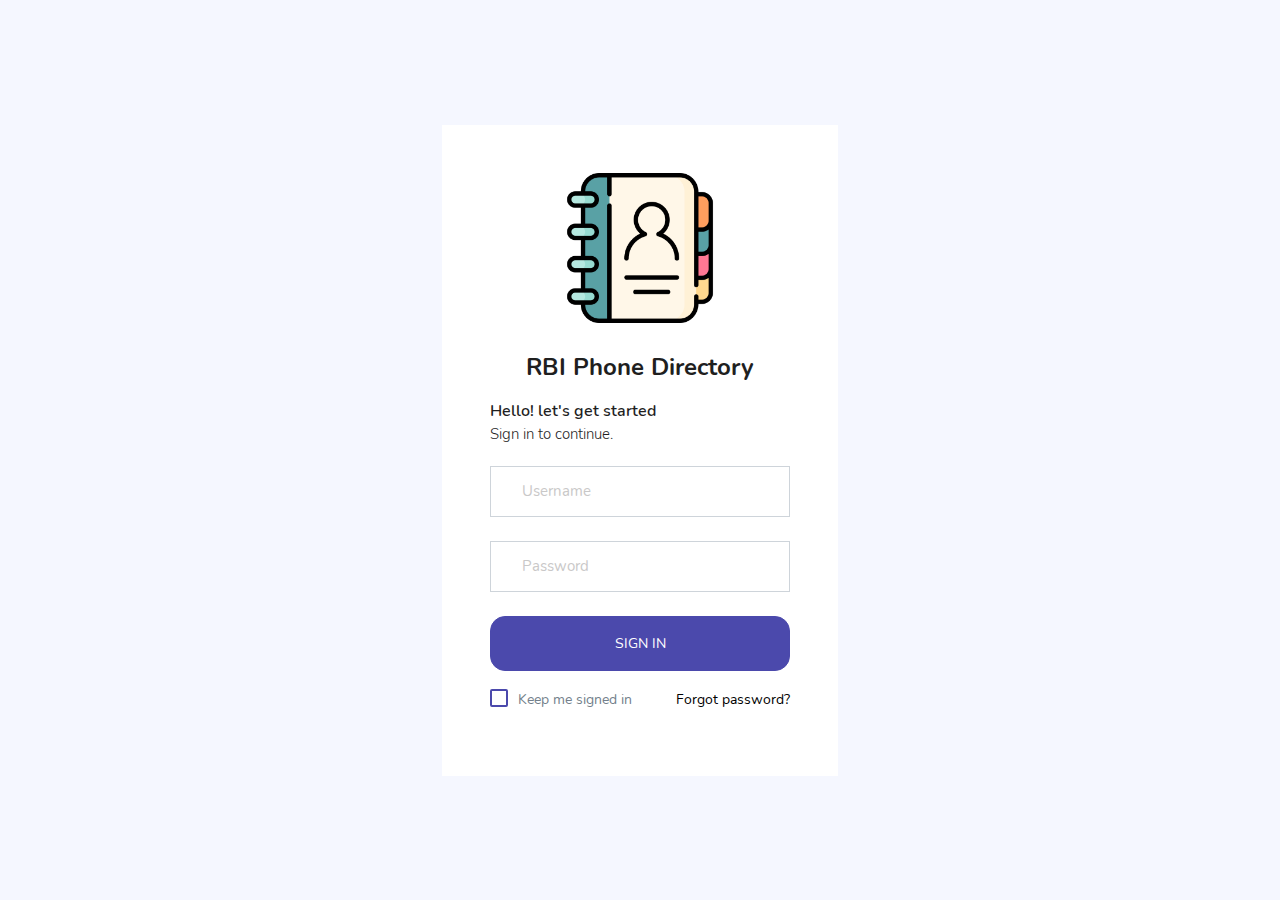
==== Index.html @ ff12ca4a "first commit" ====
<!DOCTYPE html>
<html lang="en">

<head>
  <!-- Required meta tags -->
  <meta charset="utf-8">
  <meta name="viewport" content="width=device-width, initial-scale=1, shrink-to-fit=no">
  <title>RBI Directory of Important Person-Login</title>
  <link rel="icon" type="image/x-icon" href="images/contacts.png" />
  <!-- plugins:css -->
  <link rel="stylesheet" href="vendors/feather/feather.css">
  <link rel="stylesheet" href="vendors/ti-icons/css/themify-icons.css">
  <link rel="stylesheet" href="vendors/css/vendor.bundle.base.css">
  <!-- endinject -->
  <!-- Plugin css for this page -->
  <!-- End plugin css for this page -->
  <!-- inject:css -->
  <link rel="stylesheet" href="css/vertical-layout-light/style.css">
  <!-- endinject -->
  
</head>

<body>
  <div class="container-scroller">
    <div class="container-fluid page-body-wrapper full-page-wrapper">
      <div class="content-wrapper d-flex align-items-center auth px-0">
        <div class="row w-100 mx-0">
          <div class="col-lg-4 mx-auto">
            <div class="auth-form-light text-left py-5 px-4 px-sm-5">
              <div class="brand-logo text-center justify-content-center">
                <img src="images/contacts.png" alt="logo">
              </div>
              <h3 class="text-center justify-content-center mb-4 font-weight-bolder">RBI Phone Directory</h3>
              <h5>Hello! let's get started</h5>
              <h6 class="font-weight-light">Sign in to continue.</h6>
              <form class="pt-3">
                <div class="form-group">
                  <input type="email" class="form-control form-control-lg" id="txtEmailId" placeholder="Username">
                </div>
                <div class="form-group">
                  <input type="password" class="form-control form-control-lg" id="txtPassword" placeholder="Password">
                </div>
                <div class="mt-3">
                  <a class="btn btn-block btn-primary btn-lg font-weight-medium auth-form-btn" href="#" onclick="AuthUser();">SIGN IN</a>
                </div>
                <div class="my-2 d-flex justify-content-between align-items-center">
                  <div class="form-check">
                    <label class="form-check-label text-muted">
                      <input type="checkbox" class="form-check-input">
                      Keep me signed in
                    </label>
                  </div>
                  <a href="#" class="auth-link text-black">Forgot password?</a>
                </div>
              </form>
            </div>
          </div>
        </div>
      </div>
      <!-- content-wrapper ends -->
    </div>

    <div class="modal fade" id="exampleModal" tabindex="-1" aria-labelledby="exampleModalLabel"
                        aria-hidden="true">
                        <div class="modal-dialog">
                            <div class="modal-content">
                                <div class="modal-header justify-content-center text-danger">
                                    <h5 class="modal-title" id="exampleModalLabel">
                                        <i class="mdi mdi-alert-circle"></i>Alert
                                    </h5>
                                    <!-- <button type="button" class="btn-close" data-bs-dismiss="modal" aria-label="Close"></button> -->
                                </div>
                                <div class="modal-body justify-content-center text-center text-body">
                                  Password invalid!!
                                </div>
                                <div class="justify-content-center modal-footer text-center">
                                    <button type="button" class="btn btn-sm btn-primary" data-dismiss="modal"  data-bs-dismiss="modal">
                                        Close
                                    </button>
                                </div>
                            </div>
                        </div>
                    </div>
    <!-- page-body-wrapper ends -->
  </div>
  <!-- container-scroller -->
  <!-- plugins:js -->
  <script src="vendors/js/vendor.bundle.base.js"></script>
  <!-- endinject -->
  <!-- Plugin js for this page -->
  <!-- End plugin js for this page -->
  <!-- inject:js -->
  <script src="js/off-canvas.js"></script>
  <script src="js/hoverable-collapse.js"></script>
  <script src="js/template.js"></script>
  <script src="js/settings.js"></script>
  <script src="js/todolist.js"></script>
  <!-- endinject -->

  <script>
    function AuthUser() {
        debugger;
        var email = document.getElementById("txtEmailId").value;
        var password = document.getElementById("txtPassword").value;
       
        if (email == 'hrmd.admin@rbi.org.in' && password == 'hrmd@123') {
            location.replace("Department.html");
        } else if(email == 'hrmd.admin@rbi.org.in' && password != 'hrmd@123') {
            $("#exampleModal").modal("show");

        }

    }
</script>
</body>

</html>
---- vendors/feather/feather.css ----
@charset "UTF-8";
 
@font-face {
  font-family: "feather";
  src:url("fonts/feather-webfont.eot");
  src:url("fonts/feather-webfont.eot?#iefix") format("embedded-opentype"),
    url("fonts/feather-webfont.woff") format("woff"),
    url("fonts/feather-webfont.ttf") format("truetype"),
    url("fonts/feather-webfont.svg#feather") format("svg");
  font-weight: normal;
  font-style: normal;
}

/* Character Mapping Method */
 
[data-icon]:before {
  display: inline-block;
  font-family: "feather";
  content: attr(data-icon);
  font-style: normal;
  font-weight: normal;
  font-variant: normal;
  text-transform: none;
  speak: none;
  line-height: 1;
  -webkit-font-smoothing: antialiased;
  -moz-osx-font-smoothing: grayscale;
}

/* CSS Class Mapping Method */
 
[class^="icon-"],
[class*=" icon-"] {
  display: inline-block;
  font-family: "feather";
  font-style: normal;
  font-weight: normal;
  font-variant: normal;
  text-transform: none;
  speak: none;
  line-height: 1;
  -webkit-font-smoothing: antialiased;
  -moz-osx-font-smoothing: grayscale;
}

.icon-eye:before {
  content: "\e000";
}

.icon-paper-clip:before {
  content: "\e001";
}

.icon-mail:before {
  content: "\e002";
}

.icon-mail:before {
  content: "\e002";
}

.icon-toggle:before {
  content: "\e003";
}

.icon-layout:before {
  content: "\e004";
}

.icon-link:before {
  content: "\e005";
}

.icon-bell:before {
  content: "\e006";
}

.icon-lock:before {
  content: "\e007";
}

.icon-unlock:before {
  content: "\e008";
}

.icon-ribbon:before {
  content: "\e009";
}

.icon-image:before {
  content: "\e010";
}

.icon-signal:before {
  content: "\e011";
}

.icon-target:before {
  content: "\e012";
}

.icon-clipboard:before {
  content: "\e013";
}

.icon-clock:before {
  content: "\e014";
}

.icon-clock:before {
  content: "\e014";
}

.icon-watch:before {
  content: "\e015";
}

.icon-air-play:before {
  content: "\e016";
}

.icon-camera:before {
  content: "\e017";
}

.icon-video:before {
  content: "\e018";
}

.icon-disc:before {
  content: "\e019";
}

.icon-printer:before {
  content: "\e020";
}

.icon-monitor:before {
  content: "\e021";
}

.icon-server:before {
  content: "\e022";
}

.icon-cog:before {
  content: "\e023";
}

.icon-heart:before {
  content: "\e024";
}

.icon-paragraph:before {
  content: "\e025";
}

.icon-align-justify:before {
  content: "\e026";
}

.icon-align-left:before {
  content: "\e027";
}

.icon-align-center:before {
  content: "\e028";
}

.icon-align-right:before {
  content: "\e029";
}

.icon-book:before {
  content: "\e030";
}

.icon-layers:before {
  content: "\e031";
}

.icon-stack:before {
  content: "\e032";
}

.icon-stack-2:before {
  content: "\e033";
}

.icon-paper:before {
  content: "\e034";
}

.icon-paper-stack:before {
  content: "\e035";
}

.icon-search:before {
  content: "\e036";
}

.icon-zoom-in:before {
  content: "\e037";
}

.icon-zoom-out:before {
  content: "\e038";
}

.icon-reply:before {
  content: "\e039";
}

.icon-circle-plus:before {
  content: "\e040";
}

.icon-circle-minus:before {
  content: "\e041";
}

.icon-circle-check:before {
  content: "\e042";
}

.icon-circle-cross:before {
  content: "\e043";
}

.icon-square-plus:before {
  content: "\e044";
}

.icon-square-minus:before {
  content: "\e045";
}

.icon-square-check:before {
  content: "\e046";
}

.icon-square-cross:before {
  content: "\e047";
}

.icon-microphone:before {
  content: "\e048";
}

.icon-record:before {
  content: "\e049";
}

.icon-skip-back:before {
  content: "\e050";
}

.icon-rewind:before {
  content: "\e051";
}

.icon-play:before {
  content: "\e052";
}

.icon-pause:before {
  content: "\e053";
}

.icon-stop:before {
  content: "\e054";
}

.icon-fast-forward:before {
  content: "\e055";
}

.icon-skip-forward:before {
  content: "\e056";
}

.icon-shuffle:before {
  content: "\e057";
}

.icon-repeat:before {
  content: "\e058";
}

.icon-folder:before {
  content: "\e059";
}

.icon-umbrella:before {
  content: "\e060";
}

.icon-moon:before {
  content: "\e061";
}

.icon-thermometer:before {
  content: "\e062";
}

.icon-drop:before {
  content: "\e063";
}

.icon-sun:before {
  content: "\e064";
}

.icon-cloud:before {
  content: "\e065";
}

.icon-cloud-upload:before {
  content: "\e066";
}

.icon-cloud-download:before {
  content: "\e067";
}

.icon-upload:before {
  content: "\e068";
}

.icon-download:before {
  content: "\e069";
}

.icon-location:before {
  content: "\e070";
}

.icon-location-2:before {
  content: "\e071";
}

.icon-map:before {
  content: "\e072";
}

.icon-battery:before {
  content: "\e073";
}

.icon-head:before {
  content: "\e074";
}

.icon-briefcase:before {
  content: "\e075";
}

.icon-speech-bubble:before {
  content: "\e076";
}

.icon-anchor:before {
  content: "\e077";
}

.icon-globe:before {
  content: "\e078";
}

.icon-box:before {
  content: "\e079";
}

.icon-reload:before {
  content: "\e080";
}

.icon-share:before {
  content: "\e081";
}

.icon-marquee:before {
  content: "\e082";
}

.icon-marquee-plus:before {
  content: "\e083";
}

.icon-marquee-minus:before {
  content: "\e084";
}

.icon-tag:before {
  content: "\e085";
}

.icon-power:before {
  content: "\e086";
}

.icon-command:before {
  content: "\e087";
}

.icon-alt:before {
  content: "\e088";
}

.icon-esc:before {
  content: "\e089";
}

.icon-bar-graph:before {
  content: "\e090";
}

.icon-bar-graph-2:before {
  content: "\e091";
}

.icon-pie-graph:before {
  content: "\e092";
}

.icon-star:before {
  content: "\e093";
}

.icon-arrow-left:before {
  content: "\e094";
}

.icon-arrow-right:before {
  content: "\e095";
}

.icon-arrow-up:before {
  content: "\e096";
}

.icon-arrow-down:before {
  content: "\e097";
}

.icon-volume:before {
  content: "\e098";
}

.icon-mute:before {
  content: "\e099";
}

.icon-content-right:before {
  content: "\e100";
}

.icon-content-left:before {
  content: "\e101";
}

.icon-grid:before {
  content: "\e102";
}

.icon-grid-2:before {
  content: "\e103";
}

.icon-columns:before {
  content: "\e104";
}

.icon-loader:before {
  content: "\e105";
}

.icon-bag:before {
  content: "\e106";
}

.icon-ban:before {
  content: "\e107";
}

.icon-flag:before {
  content: "\e108";
}

.icon-trash:before {
  content: "\e109";
}

.icon-expand:before {
  content: "\e110";
}

.icon-contract:before {
  content: "\e111";
}

.icon-maximize:before {
  content: "\e112";
}

.icon-minimize:before {
  content: "\e113";
}

.icon-plus:before {
  content: "\e114";
}

.icon-minus:before {
  content: "\e115";
}

.icon-check:before {
  content: "\e116";
}

.icon-cross:before {
  content: "\e117";
}

.icon-move:before {
  content: "\e118";
}

.icon-delete:before {
  content: "\e119";
}

.icon-menu:before {
  content: "\e120";
}

.icon-archive:before {
  content: "\e121";
}

.icon-inbox:before {
  content: "\e122";
}

.icon-outbox:before {
  content: "\e123";
}

.icon-file:before {
  content: "\e124";
}

.icon-file-add:before {
  content: "\e125";
}

.icon-file-subtract:before {
  content: "\e126";
}

.icon-help:before {
  content: "\e127";
}

.icon-open:before {
  content: "\e128";
}

.icon-ellipsis:before {
  content: "\e129";
}
---- vendors/ti-icons/css/themify-icons.css ----
@font-face {
	font-family: 'themify';
	src:url('../fonts/themify.eot');
	src:url('../fonts/themify.eot?#iefix') format('embedded-opentype'),
		url('../fonts/themify.woff') format('woff'),
		url('../fonts/themify.ttf') format('truetype'),
		url('../fonts/themify.svg') format('svg');
	font-weight: normal;
	font-style: normal;
}

[class^="ti-"], [class*=" ti-"] {
	font-family: 'themify';
	speak: none;
	font-style: normal;
	font-weight: normal;
	font-variant: normal;
	text-transform: none;
	line-height: 1;

	/* Better Font Rendering =========== */
	-webkit-font-smoothing: antialiased;
	-moz-osx-font-smoothing: grayscale;
}

.ti-wand:before {
	content: "\e600";
}
.ti-volume:before {
	content: "\e601";
}
.ti-user:before {
	content: "\e602";
}
.ti-unlock:before {
	content: "\e603";
}
.ti-unlink:before {
	content: "\e604";
}
.ti-trash:before {
	content: "\e605";
}
.ti-thought:before {
	content: "\e606";
}
.ti-target:before {
	content: "\e607";
}
.ti-tag:before {
	content: "\e608";
}
.ti-tablet:before {
	content: "\e609";
}
.ti-star:before {
	content: "\e60a";
}
.ti-spray:before {
	content: "\e60b";
}
.ti-signal:before {
	content: "\e60c";
}
.ti-shopping-cart:before {
	content: "\e60d";
}
.ti-shopping-cart-full:before {
	content: "\e60e";
}
.ti-settings:before {
	content: "\e60f";
}
.ti-search:before {
	content: "\e610";
}
.ti-zoom-in:before {
	content: "\e611";
}
.ti-zoom-out:before {
	content: "\e612";
}
.ti-cut:before {
	content: "\e613";
}
.ti-ruler:before {
	content: "\e614";
}
.ti-ruler-pencil:before {
	content: "\e615";
}
.ti-ruler-alt:before {
	content: "\e616";
}
.ti-bookmark:before {
	content: "\e617";
}
.ti-bookmark-alt:before {
	content: "\e618";
}
.ti-reload:before {
	content: "\e619";
}
.ti-plus:before {
	content: "\e61a";
}
.ti-pin:before {
	content: "\e61b";
}
.ti-pencil:before {
	content: "\e61c";
}
.ti-pencil-alt:before {
	content: "\e61d";
}
.ti-paint-roller:before {
	content: "\e61e";
}
.ti-paint-bucket:before {
	content: "\e61f";
}
.ti-na:before {
	content: "\e620";
}
.ti-mobile:before {
	content: "\e621";
}
.ti-minus:before {
	content: "\e622";
}
.ti-medall:before {
	content: "\e623";
}
.ti-medall-alt:before {
	content: "\e624";
}
.ti-marker:before {
	content: "\e625";
}
.ti-marker-alt:before {
	content: "\e626";
}
.ti-arrow-up:before {
	content: "\e627";
}
.ti-arrow-right:before {
	content: "\e628";
}
.ti-arrow-left:before {
	content: "\e629";
}
.ti-arrow-down:before {
	content: "\e62a";
}
.ti-lock:before {
	content: "\e62b";
}
.ti-location-arrow:before {
	content: "\e62c";
}
.ti-link:before {
	content: "\e62d";
}
.ti-layout:before {
	content: "\e62e";
}
.ti-layers:before {
	content: "\e62f";
}
.ti-layers-alt:before {
	content: "\e630";
}
.ti-key:before {
	content: "\e631";
}
.ti-import:before {
	content: "\e632";
}
.ti-image:before {
	content: "\e633";
}
.ti-heart:before {
	content: "\e634";
}
.ti-heart-broken:before {
	content: "\e635";
}
.ti-hand-stop:before {
	content: "\e636";
}
.ti-hand-open:before {
	content: "\e637";
}
.ti-hand-drag:before {
	content: "\e638";
}
.ti-folder:before {
	content: "\e639";
}
.ti-flag:before {
	content: "\e63a";
}
.ti-flag-alt:before {
	content: "\e63b";
}
.ti-flag-alt-2:before {
	content: "\e63c";
}
.ti-eye:before {
	content: "\e63d";
}
.ti-export:before {
	content: "\e63e";
}
.ti-exchange-vertical:before {
	content: "\e63f";
}
.ti-desktop:before {
	content: "\e640";
}
.ti-cup:before {
	content: "\e641";
}
.ti-crown:before {
	content: "\e642";
}
.ti-comments:before {
	content: "\e643";
}
.ti-comment:before {
	content: "\e644";
}
.ti-comment-alt:before {
	content: "\e645";
}
.ti-close:before {
	content: "\e646";
}
.ti-clip:before {
	content: "\e647";
}
.ti-angle-up:before {
	content: "\e648";
}
.ti-angle-right:before {
	content: "\e649";
}
.ti-angle-left:before {
	content: "\e64a";
}
.ti-angle-down:before {
	content: "\e64b";
}
.ti-check:before {
	content: "\e64c";
}
.ti-check-box:before {
	content: "\e64d";
}
.ti-camera:before {
	content: "\e64e";
}
.ti-announcement:before {
	content: "\e64f";
}
.ti-brush:before {
	content: "\e650";
}
.ti-briefcase:before {
	content: "\e651";
}
.ti-bolt:before {
	content: "\e652";
}
.ti-bolt-alt:before {
	content: "\e653";
}
.ti-blackboard:before {
	content: "\e654";
}
.ti-bag:before {
	content: "\e655";
}
.ti-move:before {
	content: "\e656";
}
.ti-arrows-vertical:before {
	content: "\e657";
}
.ti-arrows-horizontal:before {
	content: "\e658";
}
.ti-fullscreen:before {
	content: "\e659";
}
.ti-arrow-top-right:before {
	content: "\e65a";
}
.ti-arrow-top-left:before {
	content: "\e65b";
}
.ti-arrow-circle-up:before {
	content: "\e65c";
}
.ti-arrow-circle-right:before {
	content: "\e65d";
}
.ti-arrow-circle-left:before {
	content: "\e65e";
}
.ti-arrow-circle-down:before {
	content: "\e65f";
}
.ti-angle-double-up:before {
	content: "\e660";
}
.ti-angle-double-right:before {
	content: "\e661";
}
.ti-angle-double-left:before {
	content: "\e662";
}
.ti-angle-double-down:before {
	content: "\e663";
}
.ti-zip:before {
	content: "\e664";
}
.ti-world:before {
	content: "\e665";
}
.ti-wheelchair:before {
	content: "\e666";
}
.ti-view-list:before {
	content: "\e667";
}
.ti-view-list-alt:before {
	content: "\e668";
}
.ti-view-grid:before {
	content: "\e669";
}
.ti-uppercase:before {
	content: "\e66a";
}
.ti-upload:before {
	content: "\e66b";
}
.ti-underline:before {
	content: "\e66c";
}
.ti-truck:before {
	content: "\e66d";
}
.ti-timer:before {
	content: "\e66e";
}
.ti-ticket:before {
	content: "\e66f";
}
.ti-thumb-up:before {
	content: "\e670";
}
.ti-thumb-down:before {
	content: "\e671";
}
.ti-text:before {
	content: "\e672";
}
.ti-stats-up:before {
	content: "\e673";
}
.ti-stats-down:before {
	content: "\e674";
}
.ti-split-v:before {
	content: "\e675";
}
.ti-split-h:before {
	content: "\e676";
}
.ti-smallcap:before {
	content: "\e677";
}
.ti-shine:before {
	content: "\e678";
}
.ti-shift-right:before {
	content: "\e679";
}
.ti-shift-left:before {
	content: "\e67a";
}
.ti-shield:before {
	content: "\e67b";
}
.ti-notepad:before {
	content: "\e67c";
}
.ti-server:before {
	content: "\e67d";
}
.ti-quote-right:before {
	content: "\e67e";
}
.ti-quote-left:before {
	content: "\e67f";
}
.ti-pulse:before {
	content: "\e680";
}
.ti-printer:before {
	content: "\e681";
}
.ti-power-off:before {
	content: "\e682";
}
.ti-plug:before {
	content: "\e683";
}
.ti-pie-chart:before {
	content: "\e684";
}
.ti-paragraph:before {
	content: "\e685";
}
.ti-panel:before {
	content: "\e686";
}
.ti-package:before {
	content: "\e687";
}
.ti-music:before {
	content: "\e688";
}
.ti-music-alt:before {
	content: "\e689";
}
.ti-mouse:before {
	content: "\e68a";
}
.ti-mouse-alt:before {
	content: "\e68b";
}
.ti-money:before {
	content: "\e68c";
}
.ti-microphone:before {
	content: "\e68d";
}
.ti-menu:before {
	content: "\e68e";
}
.ti-menu-alt:before {
	content: "\e68f";
}
.ti-map:before {
	content: "\e690";
}
.ti-map-alt:before {
	content: "\e691";
}
.ti-loop:before {
	content: "\e692";
}
.ti-location-pin:before {
	content: "\e693";
}
.ti-list:before {
	content: "\e694";
}
.ti-light-bulb:before {
	content: "\e695";
}
.ti-Italic:before {
	content: "\e696";
}
.ti-info:before {
	content: "\e697";
}
.ti-infinite:before {
	content: "\e698";
}
.ti-id-badge:before {
	content: "\e699";
}
.ti-hummer:before {
	content: "\e69a";
}
.ti-home:before {
	content: "\e69b";
}
.ti-help:before {
	content: "\e69c";
}
.ti-headphone:before {
	content: "\e69d";
}
.ti-harddrives:before {
	content: "\e69e";
}
.ti-harddrive:before {
	content: "\e69f";
}
.ti-gift:before {
	content: "\e6a0";
}
.ti-game:before {
	content: "\e6a1";
}
.ti-filter:before {
	content: "\e6a2";
}
.ti-files:before {
	content: "\e6a3";
}
.ti-file:before {
	content: "\e6a4";
}
.ti-eraser:before {
	content: "\e6a5";
}
.ti-envelope:before {
	content: "\e6a6";
}
.ti-download:before {
	content: "\e6a7";
}
.ti-direction:before {
	content: "\e6a8";
}
.ti-direction-alt:before {
	content: "\e6a9";
}
.ti-dashboard:before {
	content: "\e6aa";
}
.ti-control-stop:before {
	content: "\e6ab";
}
.ti-control-shuffle:before {
	content: "\e6ac";
}
.ti-control-play:before {
	content: "\e6ad";
}
.ti-control-pause:before {
	content: "\e6ae";
}
.ti-control-forward:before {
	content: "\e6af";
}
.ti-control-backward:before {
	content: "\e6b0";
}
.ti-cloud:before {
	content: "\e6b1";
}
.ti-cloud-up:before {
	content: "\e6b2";
}
.ti-cloud-down:before {
	content: "\e6b3";
}
.ti-clipboard:before {
	content: "\e6b4";
}
.ti-car:before {
	content: "\e6b5";
}
.ti-calendar:before {
	content: "\e6b6";
}
.ti-book:before {
	content: "\e6b7";
}
.ti-bell:before {
	content: "\e6b8";
}
.ti-basketball:before {
	content: "\e6b9";
}
.ti-bar-chart:before {
	content: "\e6ba";
}
.ti-bar-chart-alt:before {
	content: "\e6bb";
}
.ti-back-right:before {
	content: "\e6bc";
}
.ti-back-left:before {
	content: "\e6bd";
}
.ti-arrows-corner:before {
	content: "\e6be";
}
.ti-archive:before {
	content: "\e6bf";
}
.ti-anchor:before {
	content: "\e6c0";
}
.ti-align-right:before {
	content: "\e6c1";
}
.ti-align-left:before {
	content: "\e6c2";
}
.ti-align-justify:before {
	content: "\e6c3";
}
.ti-align-center:before {
	content: "\e6c4";
}
.ti-alert:before {
	content: "\e6c5";
}
.ti-alarm-clock:before {
	content: "\e6c6";
}
.ti-agenda:before {
	content: "\e6c7";
}
.ti-write:before {
	content: "\e6c8";
}
.ti-window:before {
	content: "\e6c9";
}
.ti-widgetized:before {
	content: "\e6ca";
}
.ti-widget:before {
	content: "\e6cb";
}
.ti-widget-alt:before {
	content: "\e6cc";
}
.ti-wallet:before {
	content: "\e6cd";
}
.ti-video-clapper:before {
	content: "\e6ce";
}
.ti-video-camera:before {
	content: "\e6cf";
}
.ti-vector:before {
	content: "\e6d0";
}
.ti-themify-logo:before {
	content: "\e6d1";
}
.ti-themify-favicon:before {
	content: "\e6d2";
}
.ti-themify-favicon-alt:before {
	content: "\e6d3";
}
.ti-support:before {
	content: "\e6d4";
}
.ti-stamp:before {
	content: "\e6d5";
}
.ti-split-v-alt:before {
	content: "\e6d6";
}
.ti-slice:before {
	content: "\e6d7";
}
.ti-shortcode:before {
	content: "\e6d8";
}
.ti-shift-right-alt:before {
	content: "\e6d9";
}
.ti-shift-left-alt:before {
	content: "\e6da";
}
.ti-ruler-alt-2:before {
	content: "\e6db";
}
.ti-receipt:before {
	content: "\e6dc";
}
.ti-pin2:before {
	content: "\e6dd";
}
.ti-pin-alt:before {
	content: "\e6de";
}
.ti-pencil-alt2:before {
	content: "\e6df";
}
.ti-palette:before {
	content: "\e6e0";
}
.ti-more:before {
	content: "\e6e1";
}
.ti-more-alt:before {
	content: "\e6e2";
}
.ti-microphone-alt:before {
	content: "\e6e3";
}
.ti-magnet:before {
	content: "\e6e4";
}
.ti-line-double:before {
	content: "\e6e5";
}
.ti-line-dotted:before {
	content: "\e6e6";
}
.ti-line-dashed:before {
	content: "\e6e7";
}
.ti-layout-width-full:before {
	content: "\e6e8";
}
.ti-layout-width-default:before {
	content: "\e6e9";
}
.ti-layout-width-default-alt:before {
	content: "\e6ea";
}
.ti-layout-tab:before {
	content: "\e6eb";
}
.ti-layout-tab-window:before {
	content: "\e6ec";
}
.ti-layout-tab-v:before {
	content: "\e6ed";
}
.ti-layout-tab-min:before {
	content: "\e6ee";
}
.ti-layout-slider:before {
	content: "\e6ef";
}
.ti-layout-slider-alt:before {
	content: "\e6f0";
}
.ti-layout-sidebar-right:before {
	content: "\e6f1";
}
.ti-layout-sidebar-none:before {
	content: "\e6f2";
}
.ti-layout-sidebar-left:before {
	content: "\e6f3";
}
.ti-layout-placeholder:before {
	content: "\e6f4";
}
.ti-layout-menu:before {
	content: "\e6f5";
}
.ti-layout-menu-v:before {
	content: "\e6f6";
}
.ti-layout-menu-separated:before {
	content: "\e6f7";
}
.ti-layout-menu-full:before {
	content: "\e6f8";
}
.ti-layout-media-right-alt:before {
	content: "\e6f9";
}
.ti-layout-media-right:before {
	content: "\e6fa";
}
.ti-layout-media-overlay:before {
	content: "\e6fb";
}
.ti-layout-media-overlay-alt:before {
	content: "\e6fc";
}
.ti-layout-media-overlay-alt-2:before {
	content: "\e6fd";
}
.ti-layout-media-left-alt:before {
	content: "\e6fe";
}
.ti-layout-media-left:before {
	content: "\e6ff";
}
.ti-layout-media-center-alt:before {
	content: "\e700";
}
.ti-layout-media-center:before {
	content: "\e701";
}
.ti-layout-list-thumb:before {
	content: "\e702";
}
.ti-layout-list-thumb-alt:before {
	content: "\e703";
}
.ti-layout-list-post:before {
	content: "\e704";
}
.ti-layout-list-large-image:before {
	content: "\e705";
}
.ti-layout-line-solid:before {
	content: "\e706";
}
.ti-layout-grid4:before {
	content: "\e707";
}
.ti-layout-grid3:before {
	content: "\e708";
}
.ti-layout-grid2:before {
	content: "\e709";
}
.ti-layout-grid2-thumb:before {
	content: "\e70a";
}
.ti-layout-cta-right:before {
	content: "\e70b";
}
.ti-layout-cta-left:before {
	content: "\e70c";
}
.ti-layout-cta-center:before {
	content: "\e70d";
}
.ti-layout-cta-btn-right:before {
	content: "\e70e";
}
.ti-layout-cta-btn-left:before {
	content: "\e70f";
}
.ti-layout-column4:before {
	content: "\e710";
}
.ti-layout-column3:before {
	content: "\e711";
}
.ti-layout-column2:before {
	content: "\e712";
}
.ti-layout-accordion-separated:before {
	content: "\e713";
}
.ti-layout-accordion-merged:before {
	content: "\e714";
}
.ti-layout-accordion-list:before {
	content: "\e715";
}
.ti-ink-pen:before {
	content: "\e716";
}
.ti-info-alt:before {
	content: "\e717";
}
.ti-help-alt:before {
	content: "\e718";
}
.ti-headphone-alt:before {
	content: "\e719";
}
.ti-hand-point-up:before {
	content: "\e71a";
}
.ti-hand-point-right:before {
	content: "\e71b";
}
.ti-hand-point-left:before {
	content: "\e71c";
}
.ti-hand-point-down:before {
	content: "\e71d";
}
.ti-gallery:before {
	content: "\e71e";
}
.ti-face-smile:before {
	content: "\e71f";
}
.ti-face-sad:before {
	content: "\e720";
}
.ti-credit-card:before {
	content: "\e721";
}
.ti-control-skip-forward:before {
	content: "\e722";
}
.ti-control-skip-backward:before {
	content: "\e723";
}
.ti-control-record:before {
	content: "\e724";
}
.ti-control-eject:before {
	content: "\e725";
}
.ti-comments-smiley:before {
	content: "\e726";
}
.ti-brush-alt:before {
	content: "\e727";
}
.ti-youtube:before {
	content: "\e728";
}
.ti-vimeo:before {
	content: "\e729";
}
.ti-twitter:before {
	content: "\e72a";
}
.ti-time:before {
	content: "\e72b";
}
.ti-tumblr:before {
	content: "\e72c";
}
.ti-skype:before {
	content: "\e72d";
}
.ti-share:before {
	content: "\e72e";
}
.ti-share-alt:before {
	content: "\e72f";
}
.ti-rocket:before {
	content: "\e730";
}
.ti-pinterest:before {
	content: "\e731";
}
.ti-new-window:before {
	content: "\e732";
}
.ti-microsoft:before {
	content: "\e733";
}
.ti-list-ol:before {
	content: "\e734";
}
.ti-linkedin:before {
	content: "\e735";
}
.ti-layout-sidebar-2:before {
	content: "\e736";
}
.ti-layout-grid4-alt:before {
	content: "\e737";
}
.ti-layout-grid3-alt:before {
	content: "\e738";
}
.ti-layout-grid2-alt:before {
	content: "\e739";
}
.ti-layout-column4-alt:before {
	content: "\e73a";
}
.ti-layout-column3-alt:before {
	content: "\e73b";
}
.ti-layout-column2-alt:before {
	content: "\e73c";
}
.ti-instagram:before {
	content: "\e73d";
}
.ti-google:before {
	content: "\e73e";
}
.ti-github:before {
	content: "\e73f";
}
.ti-flickr:before {
	content: "\e740";
}
.ti-facebook:before {
	content: "\e741";
}
.ti-dropbox:before {
	content: "\e742";
}
.ti-dribbble:before {
	content: "\e743";
}
.ti-apple:before {
	content: "\e744";
}
.ti-android:before {
	content: "\e745";
}
.ti-save:before {
	content: "\e746";
}
.ti-save-alt:before {
	content: "\e747";
}
.ti-yahoo:before {
	content: "\e748";
}
.ti-wordpress:before {
	content: "\e749";
}
.ti-vimeo-alt:before {
	content: "\e74a";
}
.ti-twitter-alt:before {
	content: "\e74b";
}
.ti-tumblr-alt:before {
	content: "\e74c";
}
.ti-trello:before {
	content: "\e74d";
}
.ti-stack-overflow:before {
	content: "\e74e";
}
.ti-soundcloud:before {
	content: "\e74f";
}
.ti-sharethis:before {
	content: "\e750";
}
.ti-sharethis-alt:before {
	content: "\e751";
}
.ti-reddit:before {
	content: "\e752";
}
.ti-pinterest-alt:before {
	content: "\e753";
}
.ti-microsoft-alt:before {
	content: "\e754";
}
.ti-linux:before {
	content: "\e755";
}
.ti-jsfiddle:before {
	content: "\e756";
}
.ti-joomla:before {
	content: "\e757";
}
.ti-html5:before {
	content: "\e758";
}
.ti-flickr-alt:before {
	content: "\e759";
}
.ti-email:before {
	content: "\e75a";
}
.ti-drupal:before {
	content: "\e75b";
}
.ti-dropbox-alt:before {
	content: "\e75c";
}
.ti-css3:before {
	content: "\e75d";
}
.ti-rss:before {
	content: "\e75e";
}
.ti-rss-alt:before {
	content: "\e75f";
}
---- vendors/css/vendor.bundle.base.css ----
/*
 * Container style
 */
.ps {
  overflow: hidden !important;
  overflow-anchor: none;
  -ms-overflow-style: none;
  touch-action: auto;
  -ms-touch-action: auto;
}

/*
 * Scrollbar rail styles
 */
.ps__rail-x {
  display: none;
  opacity: 0;
  transition: background-color .2s linear, opacity .2s linear;
  -webkit-transition: background-color .2s linear, opacity .2s linear;
  height: 15px;
  /* there must be 'bottom' or 'top' for ps__rail-x */
  bottom: 0px;
  /* please don't change 'position' */
  position: absolute;
}

.ps__rail-y {
  display: none;
  opacity: 0;
  transition: background-color .2s linear, opacity .2s linear;
  -webkit-transition: background-color .2s linear, opacity .2s linear;
  width: 15px;
  /* there must be 'right' or 'left' for ps__rail-y */
  right: 0;
  /* please don't change 'position' */
  position: absolute;
}

.ps--active-x > .ps__rail-x,
.ps--active-y > .ps__rail-y {
  display: block;
  background-color: transparent;
}

.ps:hover > .ps__rail-x,
.ps:hover > .ps__rail-y,
.ps--focus > .ps__rail-x,
.ps--focus > .ps__rail-y,
.ps--scrolling-x > .ps__rail-x,
.ps--scrolling-y > .ps__rail-y {
  opacity: 0.6;
}

.ps .ps__rail-x:hover,
.ps .ps__rail-y:hover,
.ps .ps__rail-x:focus,
.ps .ps__rail-y:focus,
.ps .ps__rail-x.ps--clicking,
.ps .ps__rail-y.ps--clicking {
  background-color: #eee;
  opacity: 0.9;
}

/*
 * Scrollbar thumb styles
 */
.ps__thumb-x {
  background-color: #aaa;
  border-radius: 6px;
  transition: background-color .2s linear, height .2s ease-in-out;
  -webkit-transition: background-color .2s linear, height .2s ease-in-out;
  height: 6px;
  /* there must be 'bottom' for ps__thumb-x */
  bottom: 2px;
  /* please don't change 'position' */
  position: absolute;
}

.ps__thumb-y {
  background-color: #aaa;
  border-radius: 6px;
  transition: background-color .2s linear, width .2s ease-in-out;
  -webkit-transition: background-color .2s linear, width .2s ease-in-out;
  width: 6px;
  /* there must be 'right' for ps__thumb-y */
  right: 2px;
  /* please don't change 'position' */
  position: absolute;
}

.ps__rail-x:hover > .ps__thumb-x,
.ps__rail-x:focus > .ps__thumb-x,
.ps__rail-x.ps--clicking .ps__thumb-x {
  background-color: #999;
  height: 11px;
}

.ps__rail-y:hover > .ps__thumb-y,
.ps__rail-y:focus > .ps__thumb-y,
.ps__rail-y.ps--clicking .ps__thumb-y {
  background-color: #999;
  width: 11px;
}

/* MS supports */
@supports (-ms-overflow-style: none) {
  .ps {
    overflow: auto !important;
  }
}

@media screen and (-ms-high-contrast: active), (-ms-high-contrast: none) {
  .ps {
    overflow: auto !important;
  }
}
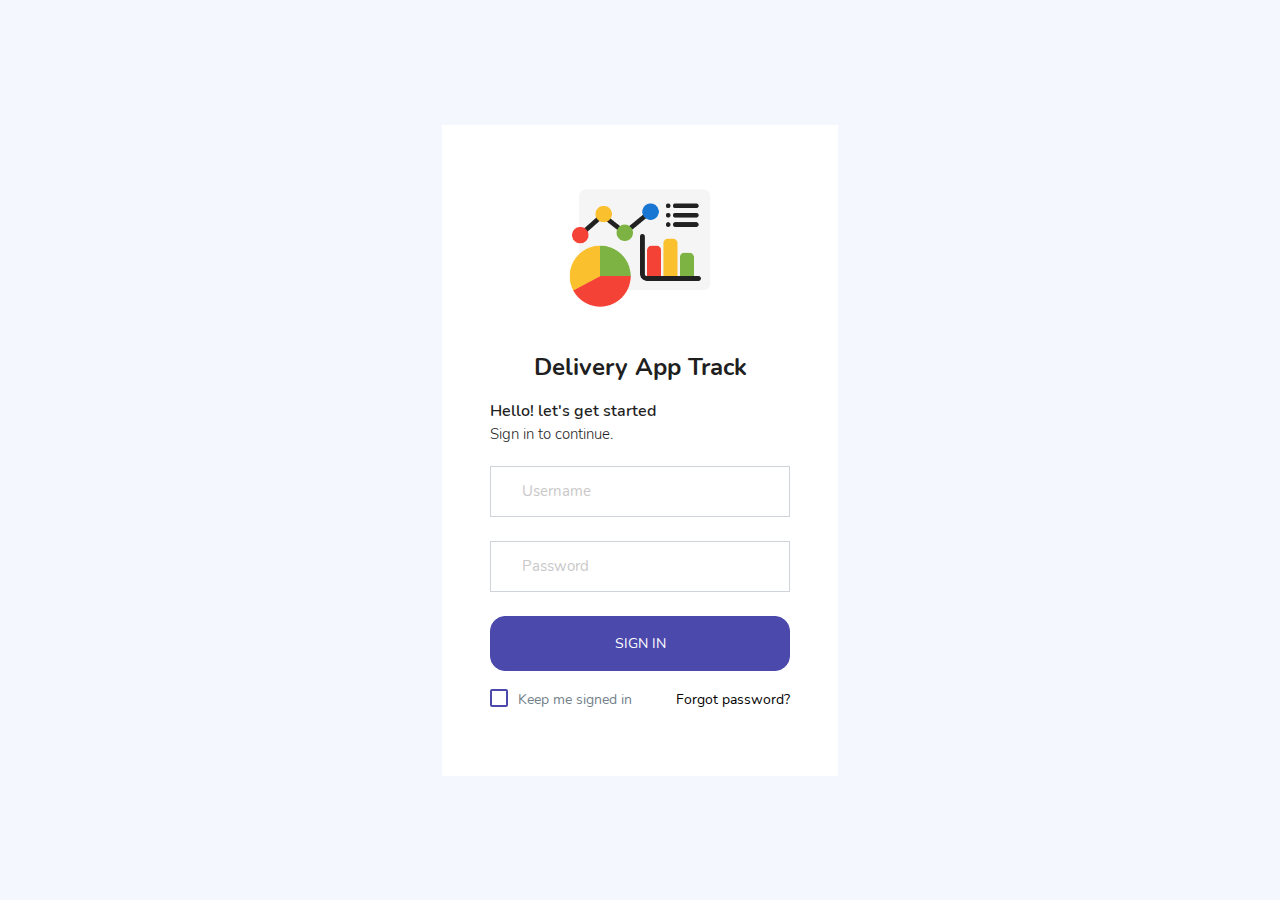
==== commit a1e07327: "new Page and changes added" ====
--- a/Index.html
+++ b/Index.html
@@ -5,7 +5,7 @@
   <!-- Required meta tags -->
   <meta charset="utf-8">
   <meta name="viewport" content="width=device-width, initial-scale=1, shrink-to-fit=no">
-  <title>RBI Directory of Important Person-Login</title>
+  <title>Delivery App Track</title>
   <link rel="icon" type="image/x-icon" href="images/contacts.png" />
   <!-- plugins:css -->
   <link rel="stylesheet" href="vendors/feather/feather.css">
@@ -28,9 +28,9 @@
           <div class="col-lg-4 mx-auto">
             <div class="auth-form-light text-left py-5 px-4 px-sm-5">
               <div class="brand-logo text-center justify-content-center">
-                <img src="images/contacts.png" alt="logo">
+                <img src="images/dash.png" alt="logo">
               </div>
-              <h3 class="text-center justify-content-center mb-4 font-weight-bolder">RBI Phone Directory</h3>
+              <h3 class="text-center justify-content-center mb-4 font-weight-bolder">Delivery App Track</h3>
               <h5>Hello! let's get started</h5>
               <h6 class="font-weight-light">Sign in to continue.</h6>
               <form class="pt-3">
@@ -103,9 +103,9 @@
         var email = document.getElementById("txtEmailId").value;
         var password = document.getElementById("txtPassword").value;
        
-        if (email == 'hrmd.admin@rbi.org.in' && password == 'hrmd@123') {
-            location.replace("Department.html");
-        } else if(email == 'hrmd.admin@rbi.org.in' && password != 'hrmd@123') {
+        if (email == 'vendor@gmail.com' && password == 'vendor@123') {
+            location.replace("VendorHome.html");
+        } else if(email == 'vendor@gmail.com' && password != 'vendor@123') {
             $("#exampleModal").modal("show");
 
         }
